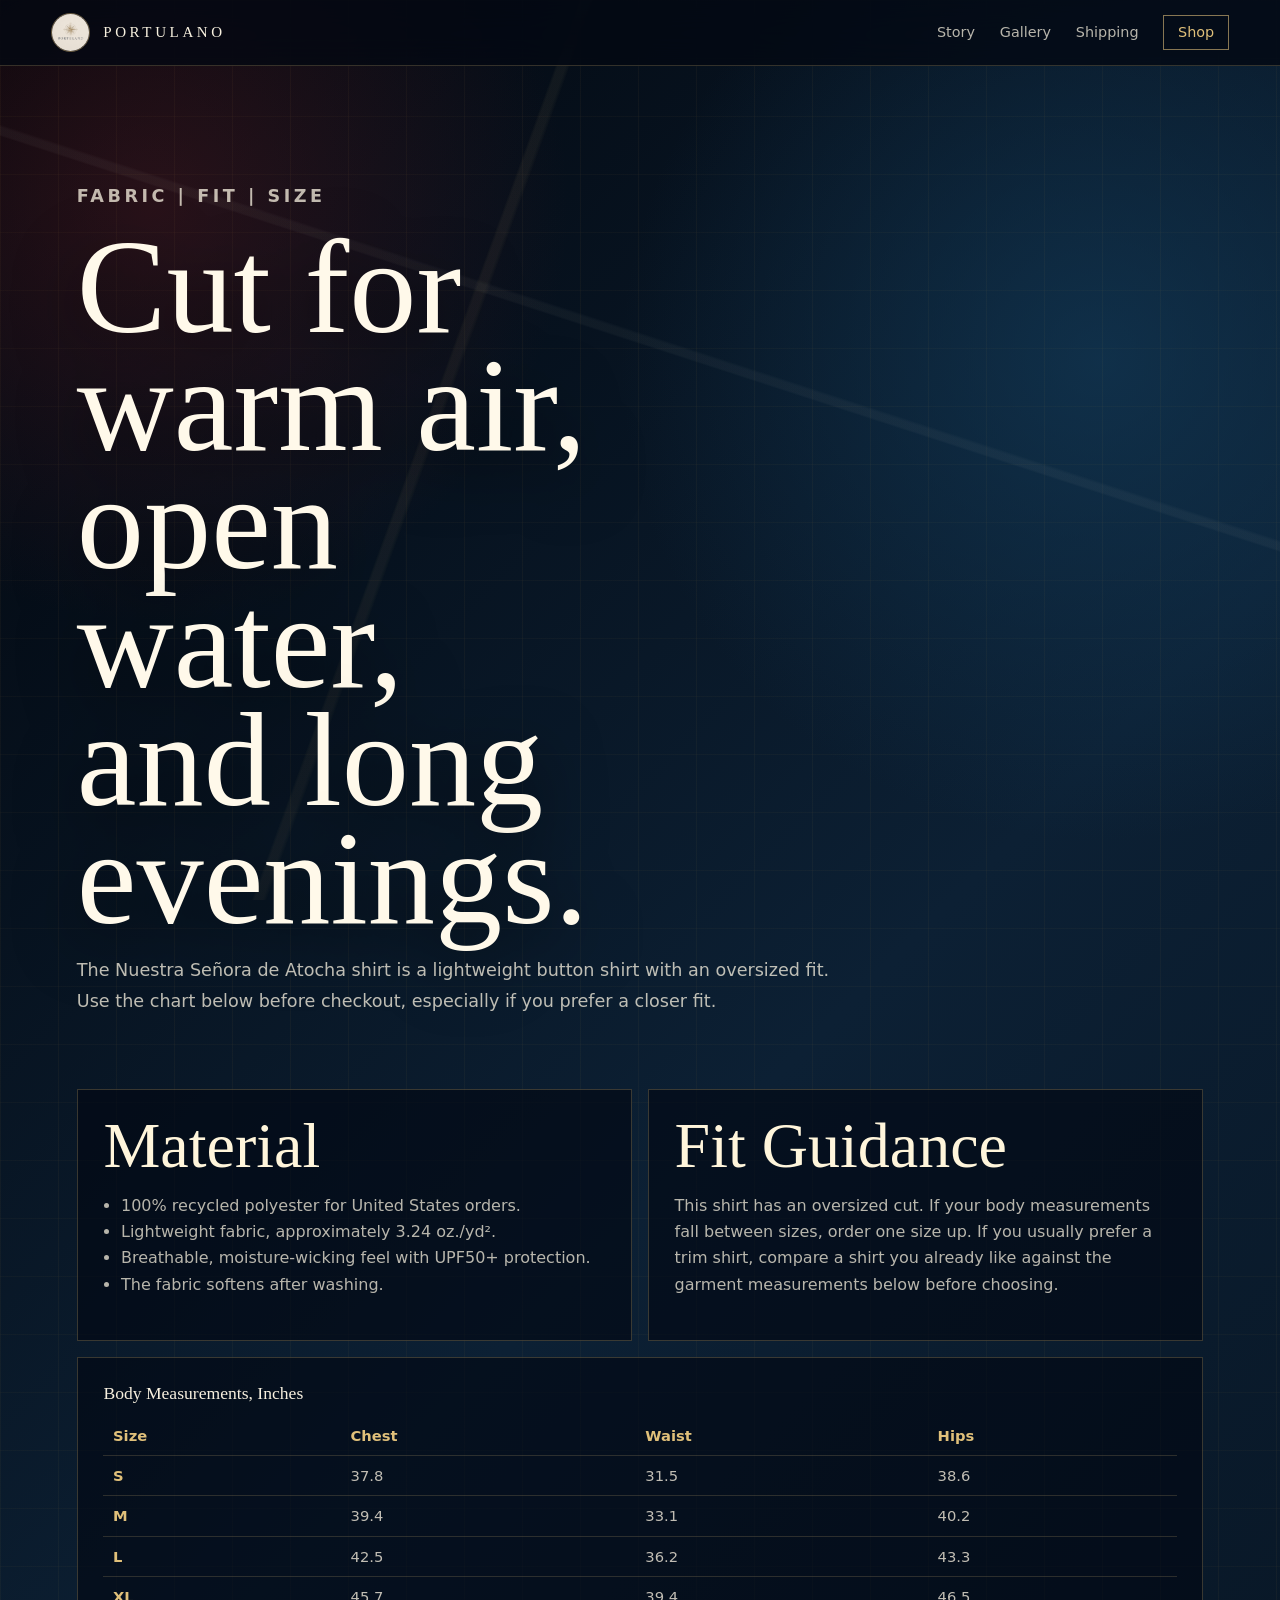
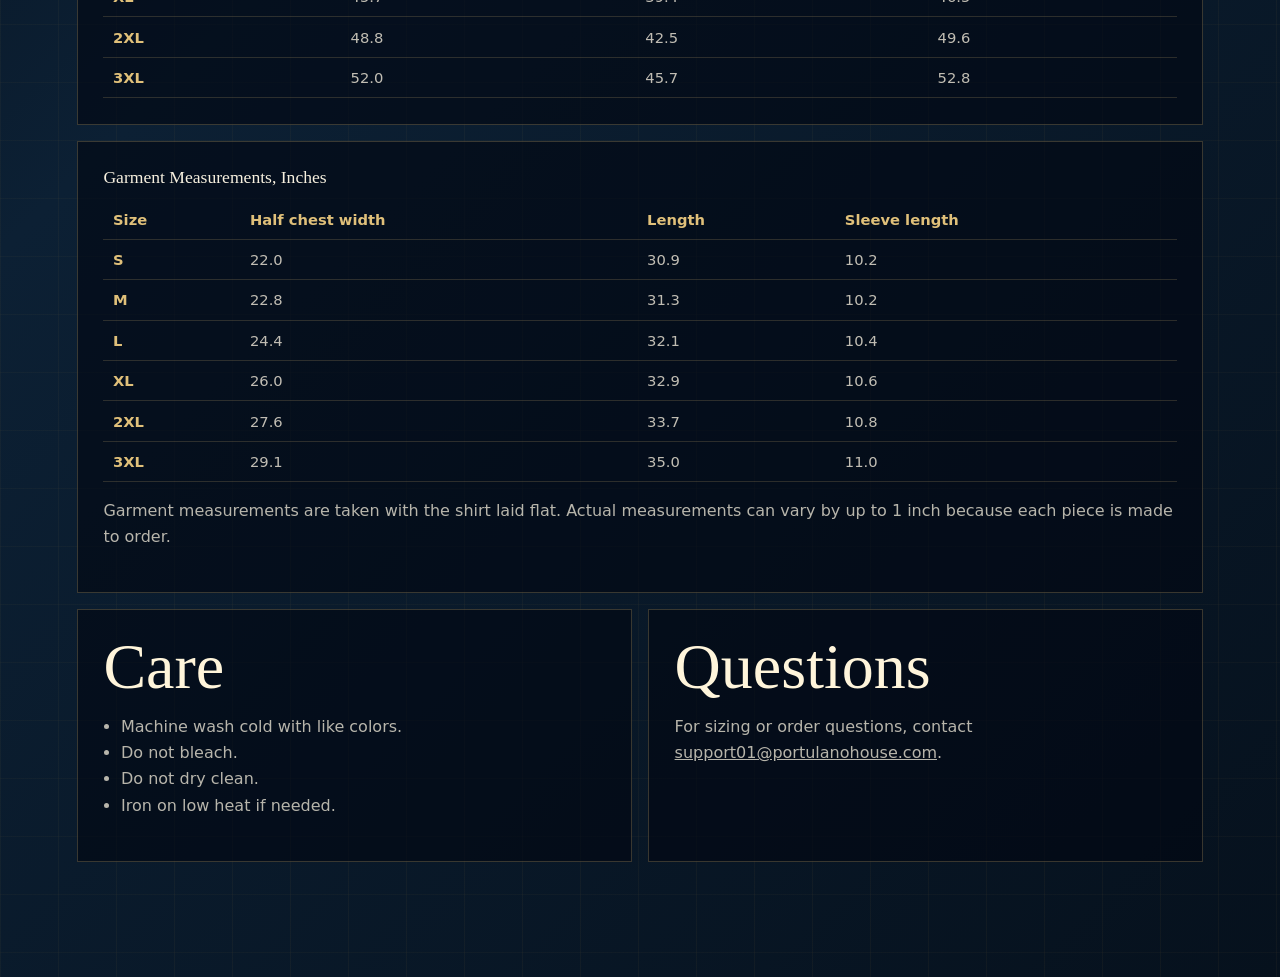
==== details.html @ 5378091a "feat: add checkout trust pages" ====
<!doctype html>
<html lang="en">
  <head>
    <meta charset="utf-8">
    <meta name="viewport" content="width=device-width, initial-scale=1">
    <meta
      name="description"
      content="Fabric, fit, sizing, and care details for the Portulano Nuestra Señora de Atocha shirt."
    >
    <title>Portulano | Fabric, Fit, and Size Chart</title>
    <link rel="canonical" href="https://portulanohouse.com/details.html">
    <link rel="stylesheet" href="./styles.css">
  </head>
  <body>
    <header class="site-header">
      <a class="brand" href="./index.html#top" aria-label="Portulano home">
        <img class="brand-mark" src="./assets/portulano-compass.jpg" alt="">
        <span>Portulano</span>
      </a>
      <nav class="site-nav" aria-label="Primary navigation">
        <a href="./index.html#story">Story</a>
        <a href="./index.html#gallery">Gallery</a>
        <a href="./shipping-returns.html">Shipping</a>
        <a class="nav-buy" href="./index.html#buy">Shop</a>
      </nav>
    </header>

    <main class="info-page">
      <section class="info-hero">
        <p class="eyebrow">Fabric | Fit | Size</p>
        <h1>Cut for warm air, open water, and long evenings.</h1>
        <p>
          The Nuestra Señora de Atocha shirt is a lightweight button shirt with
          an oversized fit. Use the chart below before checkout, especially if
          you prefer a closer fit.
        </p>
      </section>

      <section class="info-grid" aria-label="Product details">
        <div class="info-card">
          <h2>Material</h2>
          <ul>
            <li>100% recycled polyester for United States orders.</li>
            <li>Lightweight fabric, approximately 3.24 oz./yd².</li>
            <li>Breathable, moisture-wicking feel with UPF50+ protection.</li>
            <li>The fabric softens after washing.</li>
          </ul>
        </div>

        <div class="info-card">
          <h2>Fit Guidance</h2>
          <p>
            This shirt has an oversized cut. If your body measurements fall
            between sizes, order one size up. If you usually prefer a trim
            shirt, compare a shirt you already like against the garment
            measurements below before choosing.
          </p>
        </div>

        <div class="info-card wide">
          <table class="size-table">
            <caption>Body Measurements, Inches</caption>
            <thead>
              <tr>
                <th>Size</th>
                <th>Chest</th>
                <th>Waist</th>
                <th>Hips</th>
              </tr>
            </thead>
            <tbody>
              <tr><th scope="row">S</th><td>37.8</td><td>31.5</td><td>38.6</td></tr>
              <tr><th scope="row">M</th><td>39.4</td><td>33.1</td><td>40.2</td></tr>
              <tr><th scope="row">L</th><td>42.5</td><td>36.2</td><td>43.3</td></tr>
              <tr><th scope="row">XL</th><td>45.7</td><td>39.4</td><td>46.5</td></tr>
              <tr><th scope="row">2XL</th><td>48.8</td><td>42.5</td><td>49.6</td></tr>
              <tr><th scope="row">3XL</th><td>52.0</td><td>45.7</td><td>52.8</td></tr>
            </tbody>
          </table>
        </div>

        <div class="info-card wide">
          <table class="size-table">
            <caption>Garment Measurements, Inches</caption>
            <thead>
              <tr>
                <th>Size</th>
                <th>Half chest width</th>
                <th>Length</th>
                <th>Sleeve length</th>
              </tr>
            </thead>
            <tbody>
              <tr><th scope="row">S</th><td>22.0</td><td>30.9</td><td>10.2</td></tr>
              <tr><th scope="row">M</th><td>22.8</td><td>31.3</td><td>10.2</td></tr>
              <tr><th scope="row">L</th><td>24.4</td><td>32.1</td><td>10.4</td></tr>
              <tr><th scope="row">XL</th><td>26.0</td><td>32.9</td><td>10.6</td></tr>
              <tr><th scope="row">2XL</th><td>27.6</td><td>33.7</td><td>10.8</td></tr>
              <tr><th scope="row">3XL</th><td>29.1</td><td>35.0</td><td>11.0</td></tr>
            </tbody>
          </table>
          <p>
            Garment measurements are taken with the shirt laid flat. Actual
            measurements can vary by up to 1 inch because each piece is made to
            order.
          </p>
        </div>

        <div class="info-card">
          <h2>Care</h2>
          <ul>
            <li>Machine wash cold with like colors.</li>
            <li>Do not bleach.</li>
            <li>Do not dry clean.</li>
            <li>Iron on low heat if needed.</li>
          </ul>
        </div>

        <div class="info-card">
          <h2>Questions</h2>
          <p>
            For sizing or order questions, contact
            <a href="mailto:support01@portulanohouse.com">support01@portulanohouse.com</a>.
          </p>
        </div>
      </section>
    </main>
  </body>
</html>
---- styles.css ----
:root {
  --ink: #07101c;
  --navy: #0c2034;
  --paper: #efe2c5;
  --bone: #f7f0df;
  --gold: #c79b4b;
  --bright-gold: #e0c07a;
  --oxblood: #6f2025;
  --line-light: rgba(247, 240, 223, 0.2);
  --line-dark: rgba(7, 16, 28, 0.18);
  --shadow-heavy: 0 30px 90px rgba(0, 0, 0, 0.48);
}

* {
  box-sizing: border-box;
}

html {
  scroll-behavior: smooth;
}

body {
  margin: 0;
  color: var(--bone);
  font-family: Inter, ui-sans-serif, system-ui, -apple-system, BlinkMacSystemFont, "Segoe UI", sans-serif;
  background:
    linear-gradient(90deg, rgba(199, 155, 75, 0.05) 1px, transparent 1px),
    linear-gradient(rgba(199, 155, 75, 0.04) 1px, transparent 1px),
    radial-gradient(circle at 12% 8%, rgba(111, 32, 37, 0.34), transparent 26rem),
    radial-gradient(circle at 86% 14%, rgba(18, 56, 85, 0.72), transparent 30rem),
    linear-gradient(135deg, #02050b 0%, var(--navy) 48%, #06111d 100%);
  background-size: 58px 58px, 58px 58px, auto, auto, auto;
}

body::before {
  position: fixed;
  inset: 0;
  z-index: -1;
  pointer-events: none;
  content: "";
  background:
    linear-gradient(110deg, transparent 0 36%, rgba(224, 192, 122, 0.07) 36.2% 36.7%, transparent 37% 100%),
    linear-gradient(18deg, transparent 0 58%, rgba(247, 240, 223, 0.05) 58.2% 58.7%, transparent 59% 100%);
  opacity: 0.9;
}

a {
  color: inherit;
}

img {
  display: block;
  max-width: 100%;
}

.site-header {
  position: sticky;
  top: 0;
  z-index: 20;
  display: flex;
  align-items: center;
  justify-content: space-between;
  gap: 1rem;
  padding: 0.8rem clamp(1rem, 4vw, 3.5rem);
  border-bottom: 1px solid rgba(224, 192, 122, 0.22);
  background: rgba(3, 8, 18, 0.78);
  backdrop-filter: blur(18px);
}

.brand {
  display: inline-flex;
  align-items: center;
  gap: 0.8rem;
  text-decoration: none;
  text-transform: uppercase;
  letter-spacing: 0.24em;
  font-family: Georgia, "Times New Roman", serif;
  font-size: 0.94rem;
  color: var(--bone);
}

.brand-mark {
  width: 2.45rem;
  height: 2.45rem;
  border: 1px solid rgba(224, 192, 122, 0.46);
  border-radius: 50%;
  object-fit: cover;
  object-position: center 41%;
}

.site-nav {
  display: flex;
  align-items: center;
  gap: clamp(0.7rem, 2.2vw, 1.55rem);
  color: rgba(247, 240, 223, 0.74);
  font-size: 0.9rem;
}

.site-nav a {
  text-decoration: none;
}

.site-nav a:hover {
  color: #fff;
}

.nav-buy {
  padding: 0.55rem 0.85rem;
  border: 1px solid rgba(224, 192, 122, 0.6);
  color: var(--bright-gold);
}

main {
  overflow: hidden;
}

.hero {
  position: relative;
  min-height: calc(100vh - 4rem);
  display: flex;
  align-items: center;
  padding: clamp(2.5rem, 6vw, 6.5rem) clamp(1rem, 5vw, 5rem) clamp(3.5rem, 7vw, 7rem);
  background:
    linear-gradient(90deg, rgba(2, 5, 11, 0.88) 0%, rgba(2, 5, 11, 0.58) 42%, rgba(2, 5, 11, 0.18) 100%),
    linear-gradient(0deg, rgba(2, 5, 11, 0.92) 0%, rgba(2, 5, 11, 0.04) 34%),
    url("./assets/sail-hero-bow.jpg") center / cover;
}

.hero::after {
  position: absolute;
  right: -18vw;
  bottom: -24rem;
  width: min(70rem, 96vw);
  aspect-ratio: 1;
  border: 1px solid rgba(224, 192, 122, 0.18);
  border-radius: 50%;
  content: "";
  background:
    linear-gradient(90deg, transparent 49.85%, rgba(224, 192, 122, 0.18) 50%, transparent 50.15%),
    linear-gradient(0deg, transparent 49.85%, rgba(224, 192, 122, 0.18) 50%, transparent 50.15%);
  opacity: 0.55;
}

.hero::before {
  position: absolute;
  inset: 0;
  content: "";
  background:
    linear-gradient(90deg, rgba(224, 192, 122, 0.11) 1px, transparent 1px),
    linear-gradient(rgba(224, 192, 122, 0.09) 1px, transparent 1px);
  background-size: 8.5rem 8.5rem;
  mask-image: linear-gradient(90deg, black, transparent 66%);
  opacity: 0.38;
}

.hero-copy {
  position: relative;
  z-index: 1;
}

.eyebrow,
.section-label {
  margin: 0 0 1rem;
  color: var(--bright-gold);
  font-size: 0.74rem;
  font-weight: 800;
  letter-spacing: 0.2em;
  text-transform: uppercase;
}

h1,
h2,
h3 {
  margin: 0;
  font-family: Georgia, "Times New Roman", serif;
  font-weight: 400;
}

h1 {
  max-width: 8ch;
  color: #fff9ea;
  font-size: clamp(4.8rem, 10.5vw, 10.7rem);
  line-height: 0.88;
  text-shadow: 0 1rem 4rem rgba(0, 0, 0, 0.72);
}

h2 {
  color: #fff5db;
  font-size: clamp(2.5rem, 5vw, 5.9rem);
  line-height: 0.96;
}

h3 {
  color: #fff6dc;
  font-size: clamp(1.35rem, 2vw, 2rem);
}

.lede {
  max-width: 41rem;
  margin: 1.55rem 0 0;
  color: rgba(247, 240, 223, 0.78);
  font-size: clamp(1.08rem, 1.8vw, 1.35rem);
  line-height: 1.58;
}

.hero-actions {
  display: flex;
  flex-wrap: wrap;
  gap: 0.85rem;
  margin-top: 2rem;
}

.button {
  cursor: pointer;
  display: inline-flex;
  min-height: 3.15rem;
  align-items: center;
  justify-content: center;
  padding: 0.9rem 1.15rem;
  border: 1px solid rgba(224, 192, 122, 0.46);
  border-radius: 4px;
  font-weight: 800;
  text-decoration: none;
}

.button:disabled {
  cursor: wait;
  filter: grayscale(0.25);
  opacity: 0.62;
}

.button.primary {
  border-color: var(--bright-gold);
  color: #07101c;
  background: linear-gradient(135deg, #f2d98e, var(--gold));
}

.button.secondary {
  color: var(--bone);
  background: rgba(247, 240, 223, 0.08);
}

.button.large {
  min-width: min(100%, 17rem);
}

.hero-compass {
  position: absolute;
  right: clamp(1.25rem, 6vw, 6rem);
  bottom: clamp(2rem, 7vw, 6rem);
  z-index: 1;
  width: clamp(6rem, 14vw, 11rem);
  border: 1px solid rgba(224, 192, 122, 0.36);
  border-radius: 50%;
  box-shadow: var(--shadow-heavy);
  object-fit: cover;
  object-position: center 41%;
}

.story-section,
.artifact-section,
.cinema-section,
.craft-section,
.gallery-section,
.buy-section {
  padding: clamp(3.5rem, 7vw, 7rem) clamp(1rem, 5vw, 5rem);
  border-top: 1px solid var(--line-light);
}

.artifact-section {
  display: grid;
  grid-template-columns: minmax(18rem, 0.62fr) minmax(20rem, 1fr);
  align-items: center;
  gap: clamp(2rem, 6vw, 5rem);
  background:
    linear-gradient(135deg, rgba(239, 226, 197, 0.98), rgba(196, 171, 121, 0.92)),
    var(--paper);
  color: var(--ink);
}

.artifact-section h2 {
  color: var(--ink);
}

.artifact-section .section-label {
  color: var(--oxblood);
}

.artifact-copy p:not(.section-label) {
  max-width: 34rem;
  color: rgba(7, 16, 28, 0.72);
  font-size: 1.05rem;
  line-height: 1.7;
}

.artifact-plates {
  position: relative;
  display: grid;
  grid-template-columns: minmax(10rem, 0.72fr) minmax(13rem, 1fr);
  align-items: end;
  gap: clamp(0.7rem, 2vw, 1.4rem);
}

.artifact-plates::before {
  position: absolute;
  inset: -1.4rem;
  border: 1px solid rgba(7, 16, 28, 0.18);
  content: "";
  pointer-events: none;
}

.artifact-plate {
  position: relative;
  margin: 0;
  padding: clamp(0.7rem, 2vw, 1rem);
  border: 1px solid rgba(7, 16, 28, 0.24);
  background:
    linear-gradient(145deg, rgba(247, 240, 223, 0.92), rgba(196, 171, 121, 0.42)),
    radial-gradient(circle at 50% 18%, rgba(255, 249, 234, 0.64), transparent 22rem),
    #c9b17a;
  box-shadow: 0 1.4rem 2.5rem rgba(7, 16, 28, 0.18);
}

.artifact-plate.front {
  transform: translateY(1.4rem) rotate(-2deg);
}

.artifact-plate.back {
  transform: rotate(1deg);
}

.artifact-plate img {
  width: 100%;
  aspect-ratio: 1;
  object-fit: contain;
  filter: drop-shadow(0 1.2rem 1.5rem rgba(7, 16, 28, 0.32));
}

.artifact-plate figcaption {
  margin-top: 0.6rem;
  color: var(--oxblood);
  font-size: 0.76rem;
  font-weight: 900;
  letter-spacing: 0.14em;
  text-transform: uppercase;
}

.cinema-section {
  display: grid;
  grid-template-columns: minmax(0, 1.15fr) minmax(14rem, 0.52fr);
  grid-template-areas:
    "wide portrait"
    "copy portrait";
  gap: 1rem;
  background:
    linear-gradient(180deg, rgba(3, 8, 18, 0.98), rgba(12, 32, 52, 0.92));
}

.cinema-wide,
.cinema-portrait {
  margin: 0;
  overflow: hidden;
  border: 1px solid rgba(224, 192, 122, 0.24);
  background: #050911;
}

.cinema-wide {
  grid-area: wide;
  min-height: clamp(19rem, 42vw, 34rem);
}

.cinema-portrait {
  grid-area: portrait;
  min-height: 100%;
}

.cinema-wide img,
.cinema-portrait img {
  width: 100%;
  height: 100%;
  object-fit: cover;
}

.cinema-copy {
  grid-area: copy;
  align-self: end;
  max-width: 58rem;
  padding: clamp(1.2rem, 3vw, 2rem) 0 0;
}

.story-section {
  background:
    linear-gradient(90deg, rgba(3, 8, 18, 0.95), rgba(12, 32, 52, 0.72)),
    linear-gradient(135deg, rgba(224, 192, 122, 0.14), transparent 48%);
}

.story-grid {
  display: grid;
  grid-template-columns: minmax(0, 0.9fr) minmax(18rem, 0.86fr);
  gap: clamp(2rem, 6vw, 5rem);
  align-items: start;
}

.story-copy {
  color: rgba(247, 240, 223, 0.76);
  font-size: 1.07rem;
  line-height: 1.8;
}

.story-copy p {
  margin: 0 0 1.2rem;
}

.craft-section {
  display: grid;
  grid-template-columns: minmax(18rem, 0.85fr) minmax(20rem, 1fr);
  align-items: center;
  gap: clamp(2rem, 6vw, 5rem);
  background:
    linear-gradient(180deg, rgba(239, 226, 197, 0.98), rgba(203, 181, 137, 0.94)),
    var(--paper);
  color: var(--ink);
}

.craft-section h2,
.craft-section h3 {
  color: var(--ink);
}

.craft-section .section-label {
  color: var(--oxblood);
}

.craft-image {
  position: relative;
  min-height: 38rem;
  display: grid;
  align-items: center;
  justify-items: center;
  overflow: hidden;
  border: 1px solid rgba(7, 16, 28, 0.16);
  background:
    radial-gradient(circle at 50% 24%, rgba(247, 240, 223, 0.22), transparent 18rem),
    linear-gradient(145deg, #07101c 0%, #0c2034 58%, #4a1d23 100%);
}

.craft-image::before {
  position: absolute;
  inset: 3rem 11% 2.5rem;
  border: 1px solid rgba(224, 192, 122, 0.24);
  content: "";
}

.craft-image img {
  position: relative;
  width: auto;
  max-width: 74%;
  max-height: 34rem;
  margin: 0 auto;
  filter: drop-shadow(0 2rem 2rem rgba(0, 0, 0, 0.42));
}

.feature-list {
  display: grid;
  gap: 1rem;
  margin-top: 2rem;
}

.feature-list article {
  display: grid;
  grid-template-columns: 3.2rem 1fr;
  gap: 0 1rem;
  padding: 1.1rem 0;
  border-top: 1px solid var(--line-dark);
}

.feature-list span {
  grid-row: span 2;
  color: var(--oxblood);
  font-family: Georgia, "Times New Roman", serif;
  font-size: 1.55rem;
}

.feature-list p {
  margin: 0.35rem 0 0;
  color: rgba(7, 16, 28, 0.72);
  font-size: 1rem;
  line-height: 1.55;
}

.gallery-section {
  background: #060c15;
}

.gallery-heading {
  max-width: 56rem;
  margin-bottom: clamp(2rem, 5vw, 4rem);
}

.gallery-grid {
  display: grid;
  grid-template-columns: repeat(4, minmax(0, 1fr));
  grid-auto-rows: clamp(18rem, 26vw, 29rem);
  grid-auto-flow: dense;
  gap: 1rem;
}

.gallery-item {
  position: relative;
  display: grid;
  min-height: 0;
  place-items: center;
  margin: 0;
  overflow: hidden;
  border: 1px solid rgba(224, 192, 122, 0.18);
  background:
    radial-gradient(circle at 50% 24%, rgba(247, 240, 223, 0.18), transparent 18rem),
    linear-gradient(145deg, #07101c, #102a42 62%, #4f2226);
}

.gallery-item.tall {
  grid-row: span 2;
}

.gallery-item.wide {
  grid-column: span 2;
}

.gallery-item.scene {
  min-height: 0;
}

.gallery-item img {
  width: auto;
  height: auto;
  max-width: calc(100% - 2.2rem);
  max-height: calc(100% - 2.2rem);
  object-fit: contain;
  filter: drop-shadow(0 1.25rem 1.25rem rgba(0, 0, 0, 0.36));
  transition: transform 220ms ease;
}

.gallery-item.scene img {
  width: 100%;
  height: 100%;
  max-width: none;
  max-height: none;
  object-fit: cover;
  background: #050911;
  filter: none;
}

.gallery-item:hover img {
  transform: scale(1.03);
}

.gallery-item figcaption {
  position: absolute;
  left: 0.8rem;
  bottom: 0.8rem;
  padding: 0.45rem 0.65rem;
  border: 1px solid rgba(224, 192, 122, 0.38);
  color: var(--bright-gold);
  background: rgba(3, 8, 18, 0.8);
  font-size: 0.78rem;
  font-weight: 800;
  letter-spacing: 0.12em;
  text-transform: uppercase;
}

.buy-section {
  display: flex;
  align-items: center;
  justify-content: space-between;
  gap: 2rem;
  min-height: 26rem;
  background:
    linear-gradient(90deg, rgba(3, 8, 18, 0.94), rgba(3, 8, 18, 0.4)),
    url("./assets/sail-bow-sunset.jpg") center / cover;
}

.buy-section p {
  max-width: 44rem;
  color: rgba(247, 240, 223, 0.78);
  font-size: 1.07rem;
  line-height: 1.7;
}

.trust-panel {
  display: grid;
  gap: 0.7rem;
  max-width: 36rem;
  margin-top: 1.5rem;
  padding-top: 1.25rem;
  border-top: 1px solid rgba(224, 192, 122, 0.28);
  color: rgba(247, 240, 223, 0.74);
}

.trust-panel a {
  color: var(--bright-gold);
  font-weight: 800;
  text-decoration: none;
}

.trust-panel a:hover {
  color: #fff;
}

.trust-panel span {
  max-width: 32rem;
  line-height: 1.55;
}

.checkout-panel {
  width: min(100%, 31rem);
  padding: clamp(1rem, 3vw, 1.5rem);
  border: 1px solid rgba(224, 192, 122, 0.36);
  background: rgba(3, 8, 18, 0.78);
  box-shadow: var(--shadow-heavy);
}

.checkout-panel fieldset {
  margin: 0;
  padding: 0;
  border: 0;
}

.checkout-panel legend {
  margin-bottom: 0.9rem;
  color: var(--bone);
  font-family: Georgia, "Times New Roman", serif;
  font-size: 1.2rem;
}

.size-options {
  display: grid;
  grid-template-columns: repeat(6, minmax(0, 1fr));
  gap: 0.55rem;
}

.size-options label {
  cursor: pointer;
}

.size-options input {
  position: absolute;
  inline-size: 1px;
  block-size: 1px;
  opacity: 0;
}

.size-options span {
  display: grid;
  min-height: 3rem;
  place-items: center;
  border: 1px solid rgba(224, 192, 122, 0.42);
  color: var(--bone);
  background: rgba(247, 240, 223, 0.08);
  font-weight: 900;
}

.size-options input:checked + span,
.size-options input:focus-visible + span {
  border-color: var(--bright-gold);
  color: #07101c;
  background: linear-gradient(135deg, #f2d98e, var(--gold));
}

.shipping-state {
  display: grid;
  gap: 0.45rem;
  margin-top: 1rem;
  color: rgba(247, 240, 223, 0.84);
  font-weight: 800;
}

.shipping-state select {
  min-height: 3rem;
  border: 1px solid rgba(224, 192, 122, 0.42);
  border-radius: 4px;
  color: var(--bone);
  background: #07101c;
  font: inherit;
  padding: 0 0.8rem;
}

.shipping-state select:focus {
  border-color: var(--bright-gold);
  outline: 2px solid rgba(224, 192, 122, 0.24);
  outline-offset: 2px;
}

.checkout-row {
  display: flex;
  align-items: center;
  justify-content: space-between;
  gap: 1rem;
  margin-top: 1.15rem;
}

.price {
  color: var(--bright-gold);
  font-family: Georgia, "Times New Roman", serif;
  font-size: clamp(2rem, 4vw, 2.8rem);
}

.shipping-summary {
  display: grid;
  grid-template-columns: 1fr auto;
  gap: 0.3rem 1rem;
  margin-top: 1rem;
  padding-top: 1rem;
  border-top: 1px solid rgba(224, 192, 122, 0.24);
  color: rgba(247, 240, 223, 0.84);
}

.shipping-summary strong {
  color: var(--bright-gold);
}

.shipping-summary small {
  grid-column: 1 / -1;
  color: rgba(247, 240, 223, 0.62);
  line-height: 1.45;
}

.checkout-total {
  margin: 0.7rem 0 0;
  color: rgba(247, 240, 223, 0.72);
  font-size: 0.94rem;
  line-height: 1.45;
}

.checkout-note {
  min-height: 1.6rem;
  margin: 0.9rem 0 0;
  color: rgba(247, 240, 223, 0.72);
  font-size: 0.94rem;
  line-height: 1.45;
}

.checkout-note[data-state="error"] {
  color: #f2b8a8;
}

.info-page {
  min-height: calc(100vh - 4rem);
  padding: clamp(4.5rem, 9vw, 8rem) clamp(1rem, 6vw, 5rem);
}

.info-hero {
  max-width: 58rem;
  margin-bottom: clamp(2.5rem, 6vw, 4.5rem);
}

.info-hero p {
  max-width: 48rem;
  color: rgba(247, 240, 223, 0.76);
  font-size: 1.1rem;
  line-height: 1.75;
}

.info-grid {
  display: grid;
  grid-template-columns: repeat(2, minmax(0, 1fr));
  gap: 1rem;
}

.info-card {
  border: 1px solid rgba(224, 192, 122, 0.24);
  background: rgba(3, 8, 18, 0.62);
  padding: clamp(1rem, 2.6vw, 1.6rem);
}

.info-card h2,
.info-card h3 {
  margin-top: 0;
}

.info-card p,
.info-card li {
  color: rgba(247, 240, 223, 0.74);
  line-height: 1.65;
}

.info-card ul {
  padding-left: 1.1rem;
}

.info-card.wide {
  grid-column: 1 / -1;
}

.size-table {
  width: 100%;
  border-collapse: collapse;
  color: rgba(247, 240, 223, 0.78);
  font-size: 0.92rem;
}

.size-table caption {
  margin-bottom: 0.7rem;
  color: var(--bone);
  font-family: Georgia, "Times New Roman", serif;
  font-size: 1.1rem;
  text-align: left;
}

.size-table th,
.size-table td {
  padding: 0.7rem 0.6rem;
  border-bottom: 1px solid rgba(224, 192, 122, 0.18);
  text-align: left;
}

.size-table th {
  color: var(--bright-gold);
  font-weight: 900;
}

.policy-list {
  display: grid;
  gap: 1rem;
  margin: 0;
  padding: 0;
  list-style: none;
}

.policy-list li {
  padding-bottom: 1rem;
  border-bottom: 1px solid rgba(224, 192, 122, 0.18);
}

.policy-list li:last-child {
  padding-bottom: 0;
  border-bottom: 0;
}

.status-section {
  display: grid;
  min-height: 100vh;
  align-content: center;
  gap: 1rem;
  padding: clamp(8rem, 14vw, 13rem) clamp(1rem, 5vw, 5rem);
  background:
    linear-gradient(90deg, rgba(3, 8, 18, 0.94), rgba(3, 8, 18, 0.44)),
    url("./assets/sail-bow-sunset.jpg") center / cover;
}

.status-section h1,
.status-section p {
  max-width: 44rem;
}

.status-section p {
  color: rgba(247, 240, 223, 0.78);
  font-size: 1.1rem;
  line-height: 1.7;
}

@media (max-width: 960px) {
  .story-grid,
  .artifact-section,
  .cinema-section,
  .craft-section {
    grid-template-columns: 1fr;
  }

  .cinema-section {
    grid-template-areas:
      "wide"
      "copy"
      "portrait";
  }

  .cinema-portrait {
    min-height: 34rem;
  }

  .hero {
    min-height: auto;
  }

  .gallery-grid {
    grid-template-columns: repeat(2, minmax(0, 1fr));
  }

  .buy-section {
    align-items: flex-start;
    flex-direction: column;
  }

  .checkout-panel {
    width: 100%;
  }

  .info-grid {
    grid-template-columns: 1fr;
  }
}

@media (max-width: 640px) {
  .site-header {
    align-items: flex-start;
    flex-direction: column;
  }

  .site-nav {
    width: 100%;
    justify-content: space-between;
    gap: 0.55rem;
    font-size: 0.82rem;
  }

  .nav-buy {
    padding: 0;
    border: 0;
  }

  h1 {
    max-width: 9ch;
    font-size: clamp(3.6rem, 18vw, 5.3rem);
  }

  .hero-compass {
    right: 1.4rem;
    bottom: 1.4rem;
    width: 5.6rem;
  }

  .artifact-plates {
    grid-template-columns: 1fr;
  }

  .artifact-plates::before {
    inset: -0.8rem;
  }

  .artifact-plate.front,
  .artifact-plate.back {
    transform: none;
  }

  .hero-actions,
  .button,
  .checkout-row {
    width: 100%;
  }

  .checkout-row {
    align-items: stretch;
    flex-direction: column;
  }

  .size-options {
    grid-template-columns: repeat(3, minmax(0, 1fr));
  }

  .craft-image {
    min-height: 28rem;
  }

  .gallery-grid {
    grid-template-columns: 1fr;
    grid-auto-rows: minmax(28rem, auto);
  }

  .gallery-item,
  .gallery-item.tall {
    grid-column: auto;
    grid-row: auto;
    min-height: 28rem;
  }
}
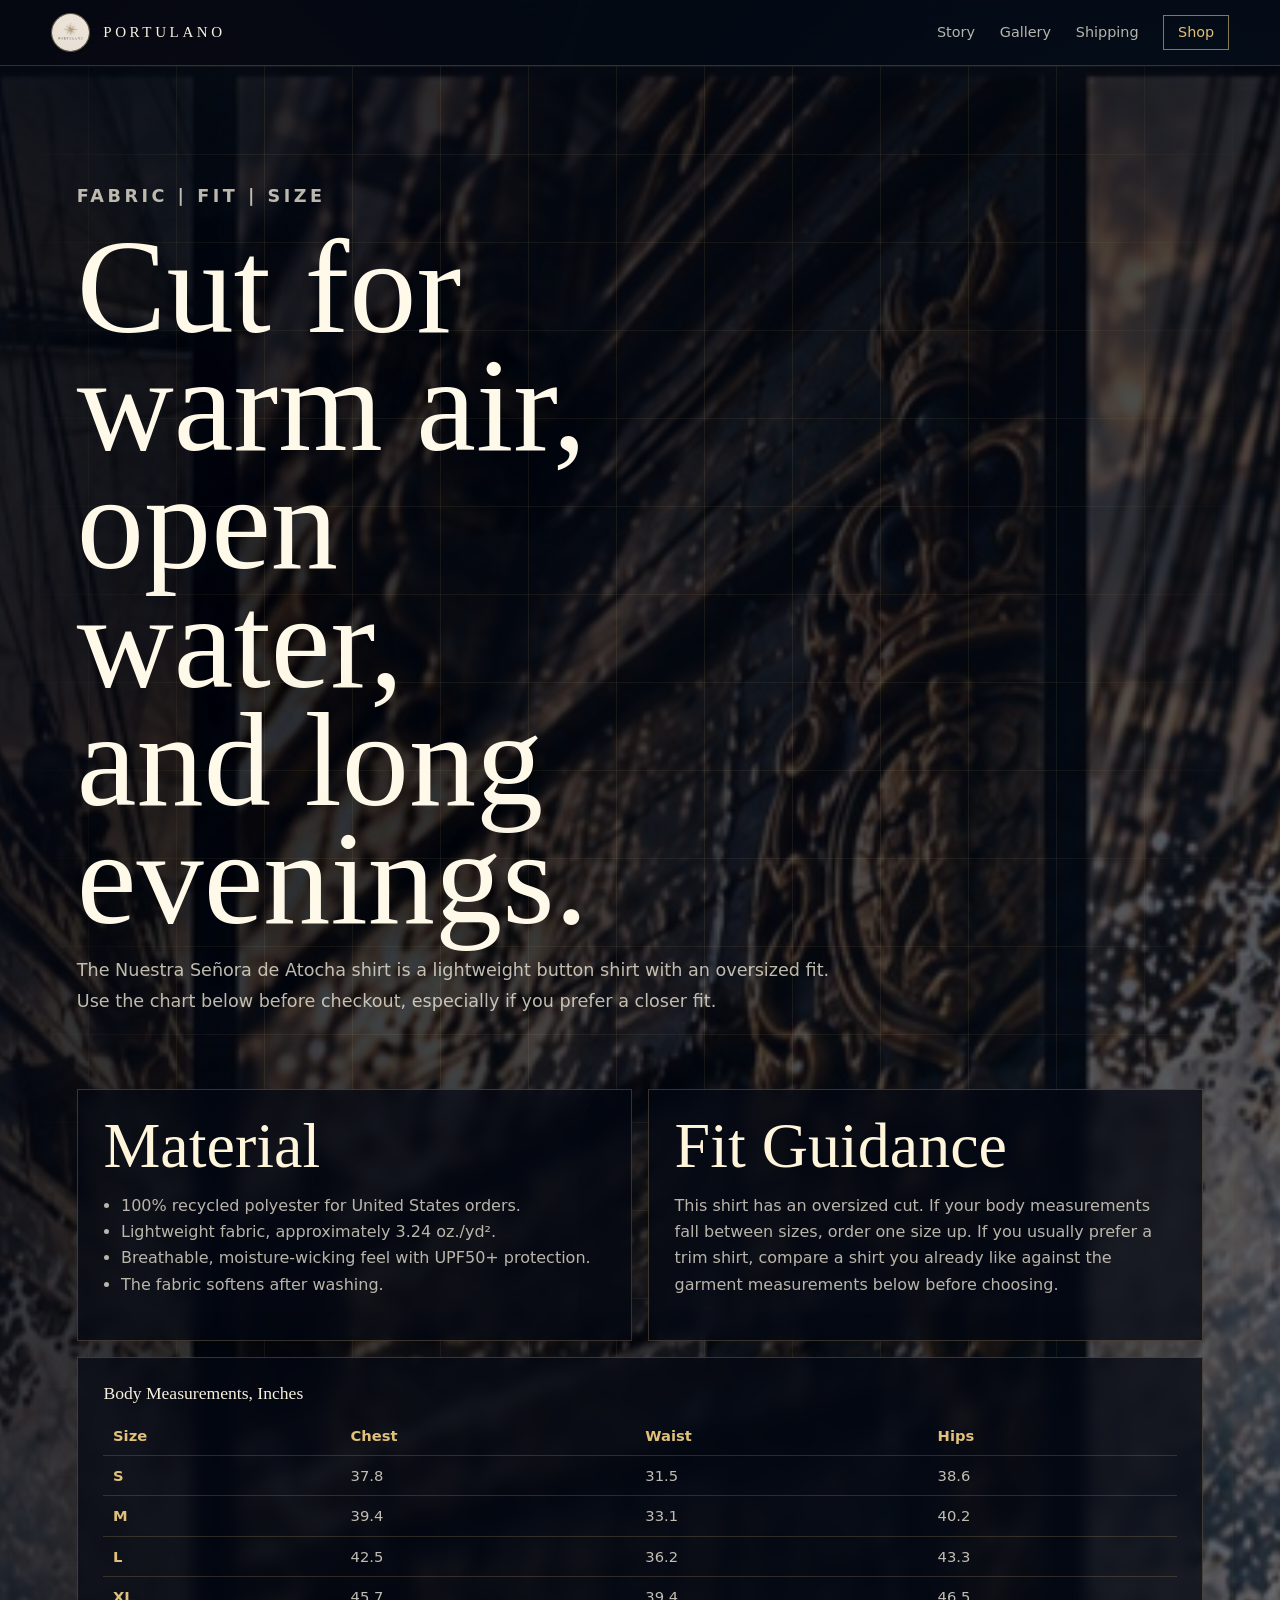
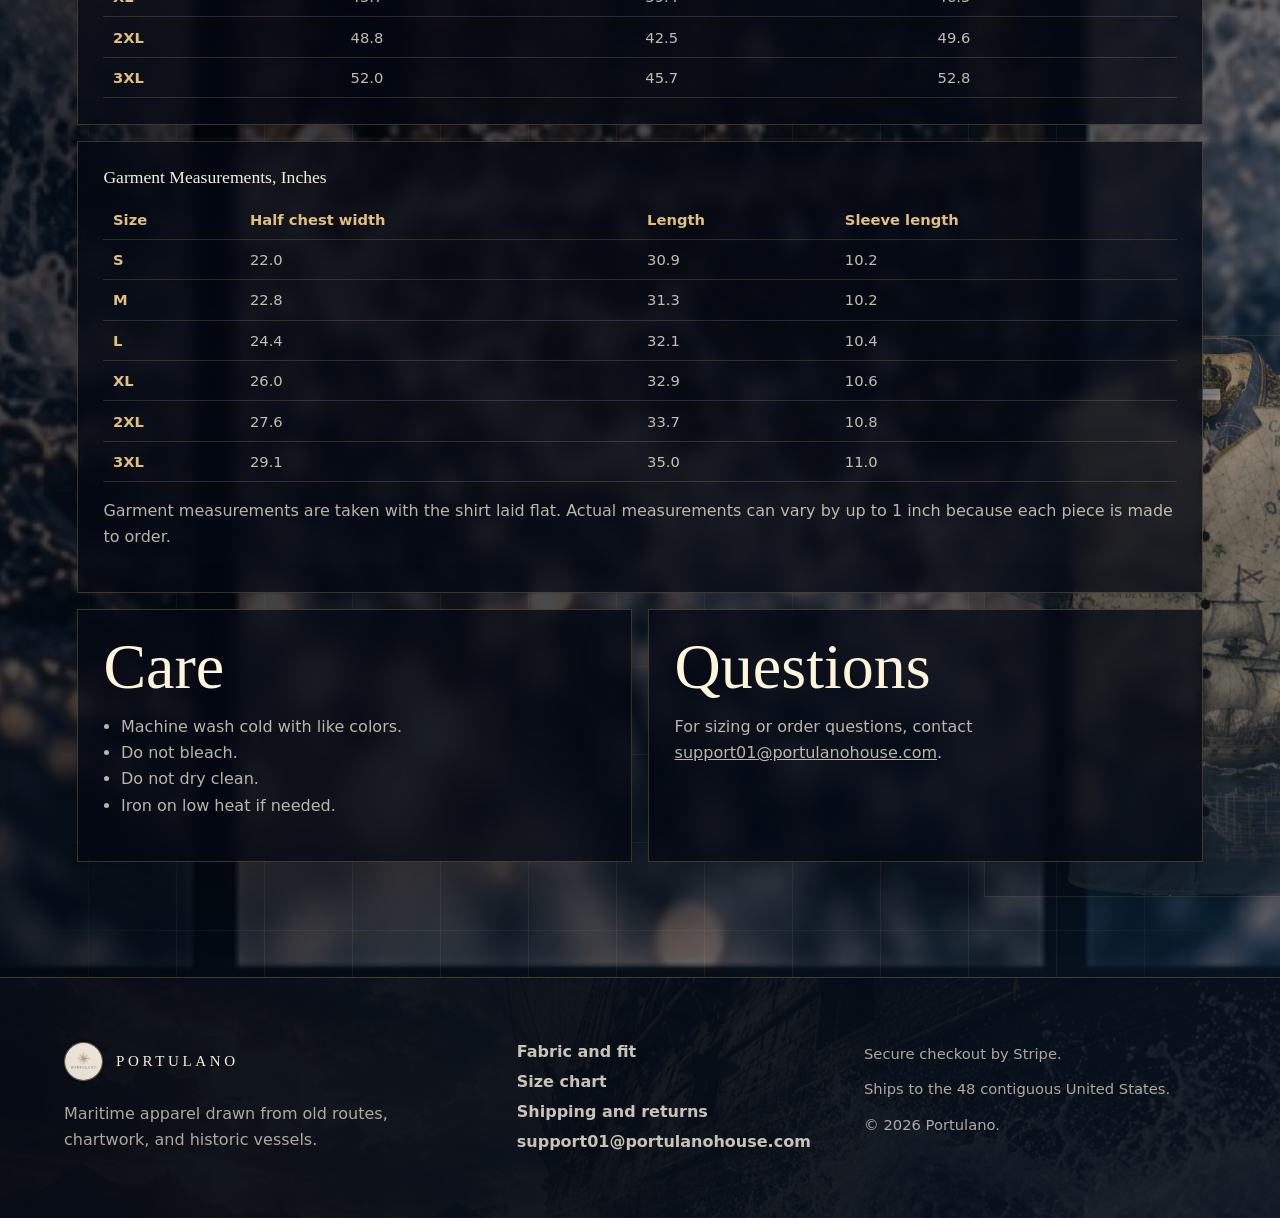
==== commit b0616a19: "feat: add polished site footer" ====
--- a/details.html
+++ b/details.html
@@ -25,7 +25,7 @@
       </nav>
     </header>
 
-    <main class="info-page">
+    <main class="info-page details-page">
       <section class="info-hero">
         <p class="eyebrow">Fabric | Fit | Size</p>
         <h1>Cut for warm air, open water, and long evenings.</h1>
@@ -125,5 +125,25 @@
         </div>
       </section>
     </main>
+    <footer class="site-footer">
+      <div class="footer-brand">
+        <a class="brand" href="./index.html#top" aria-label="Portulano home">
+          <img class="brand-mark" src="./assets/portulano-compass.jpg" alt="">
+          <span>Portulano</span>
+        </a>
+        <p>Maritime apparel drawn from old routes, chartwork, and historic vessels.</p>
+      </div>
+      <nav class="footer-nav" aria-label="Footer navigation">
+        <a href="./details.html">Fabric and fit</a>
+        <a href="./details.html">Size chart</a>
+        <a href="./shipping-returns.html">Shipping and returns</a>
+        <a href="mailto:support01@portulanohouse.com">support01@portulanohouse.com</a>
+      </nav>
+      <div class="footer-note">
+        <span>Secure checkout by Stripe.</span>
+        <span>Ships to the 48 contiguous United States.</span>
+        <span>&copy; 2026 Portulano.</span>
+      </div>
+    </footer>
   </body>
 </html>
--- a/styles.css
+++ b/styles.css
@@ -744,8 +744,50 @@
 }
 
 .info-page {
+  position: relative;
+  isolation: isolate;
   min-height: calc(100vh - 4rem);
   padding: clamp(4.5rem, 9vw, 8rem) clamp(1rem, 6vw, 5rem);
+  overflow: hidden;
+  background:
+    linear-gradient(120deg, rgba(3, 8, 18, 0.9), rgba(3, 8, 18, 0.72) 46%, rgba(12, 32, 52, 0.56)),
+    url("./assets/sail-panel-collage.jpg") center / cover;
+}
+
+.info-page::before,
+.info-page::after {
+  position: absolute;
+  z-index: -1;
+  pointer-events: none;
+  content: "";
+}
+
+.info-page::before {
+  inset: 0;
+  background:
+    linear-gradient(90deg, rgba(224, 192, 122, 0.09) 1px, transparent 1px),
+    linear-gradient(rgba(224, 192, 122, 0.08) 1px, transparent 1px);
+  background-size: 5.5rem 5.5rem;
+  mask-image: linear-gradient(90deg, transparent, #000 18%, #000 82%, transparent);
+}
+
+.info-page::after {
+  right: clamp(-10rem, -12vw, -4rem);
+  bottom: clamp(2rem, 7vw, 5rem);
+  width: min(38vw, 28rem);
+  aspect-ratio: 4 / 5;
+  border: 1px solid rgba(224, 192, 122, 0.18);
+  background:
+    linear-gradient(rgba(3, 8, 18, 0.16), rgba(3, 8, 18, 0.34)),
+    url("./assets/atocha-front-cutout.png") center bottom / contain no-repeat,
+    radial-gradient(circle at 50% 42%, rgba(224, 192, 122, 0.16), transparent 60%);
+  opacity: 0.72;
+}
+
+.shipping-page::after {
+  background:
+    linear-gradient(rgba(3, 8, 18, 0.1), rgba(3, 8, 18, 0.36)),
+    url("./assets/sail-bow-portrait.jpg") center / cover;
 }
 
 .info-hero {
@@ -768,7 +810,9 @@
 
 .info-card {
   border: 1px solid rgba(224, 192, 122, 0.24);
-  background: rgba(3, 8, 18, 0.62);
+  background: rgba(3, 8, 18, 0.74);
+  box-shadow: 0 1.5rem 4rem rgba(0, 0, 0, 0.22);
+  backdrop-filter: blur(8px);
   padding: clamp(1rem, 2.6vw, 1.6rem);
 }
 
@@ -858,6 +902,49 @@
   line-height: 1.7;
 }
 
+.site-footer {
+  display: grid;
+  grid-template-columns: minmax(16rem, 1.15fr) minmax(14rem, 0.85fr) minmax(15rem, 1fr);
+  gap: clamp(1.5rem, 4vw, 3rem);
+  padding: clamp(2rem, 5vw, 4rem) clamp(1rem, 5vw, 4rem);
+  border-top: 1px solid rgba(224, 192, 122, 0.24);
+  background:
+    linear-gradient(90deg, rgba(3, 8, 18, 0.96), rgba(7, 16, 28, 0.9)),
+    url("./assets/sail-hull-starboard.jpg") center / cover;
+}
+
+.footer-brand p,
+.footer-note {
+  color: rgba(247, 240, 223, 0.68);
+  line-height: 1.65;
+}
+
+.footer-brand p {
+  max-width: 28rem;
+  margin: 1rem 0 0;
+}
+
+.footer-nav,
+.footer-note {
+  display: grid;
+  align-content: start;
+  gap: 0.7rem;
+}
+
+.footer-nav a {
+  color: rgba(247, 240, 223, 0.8);
+  font-weight: 800;
+  text-decoration: none;
+}
+
+.footer-nav a:hover {
+  color: var(--bright-gold);
+}
+
+.footer-note {
+  font-size: 0.92rem;
+}
+
 @media (max-width: 960px) {
   .story-grid,
   .artifact-section,
@@ -897,6 +984,15 @@
   .info-grid {
     grid-template-columns: 1fr;
   }
+
+  .info-page::after {
+    width: 18rem;
+    opacity: 0.28;
+  }
+
+  .site-footer {
+    grid-template-columns: 1fr;
+  }
 }
 
 @media (max-width: 640px) {
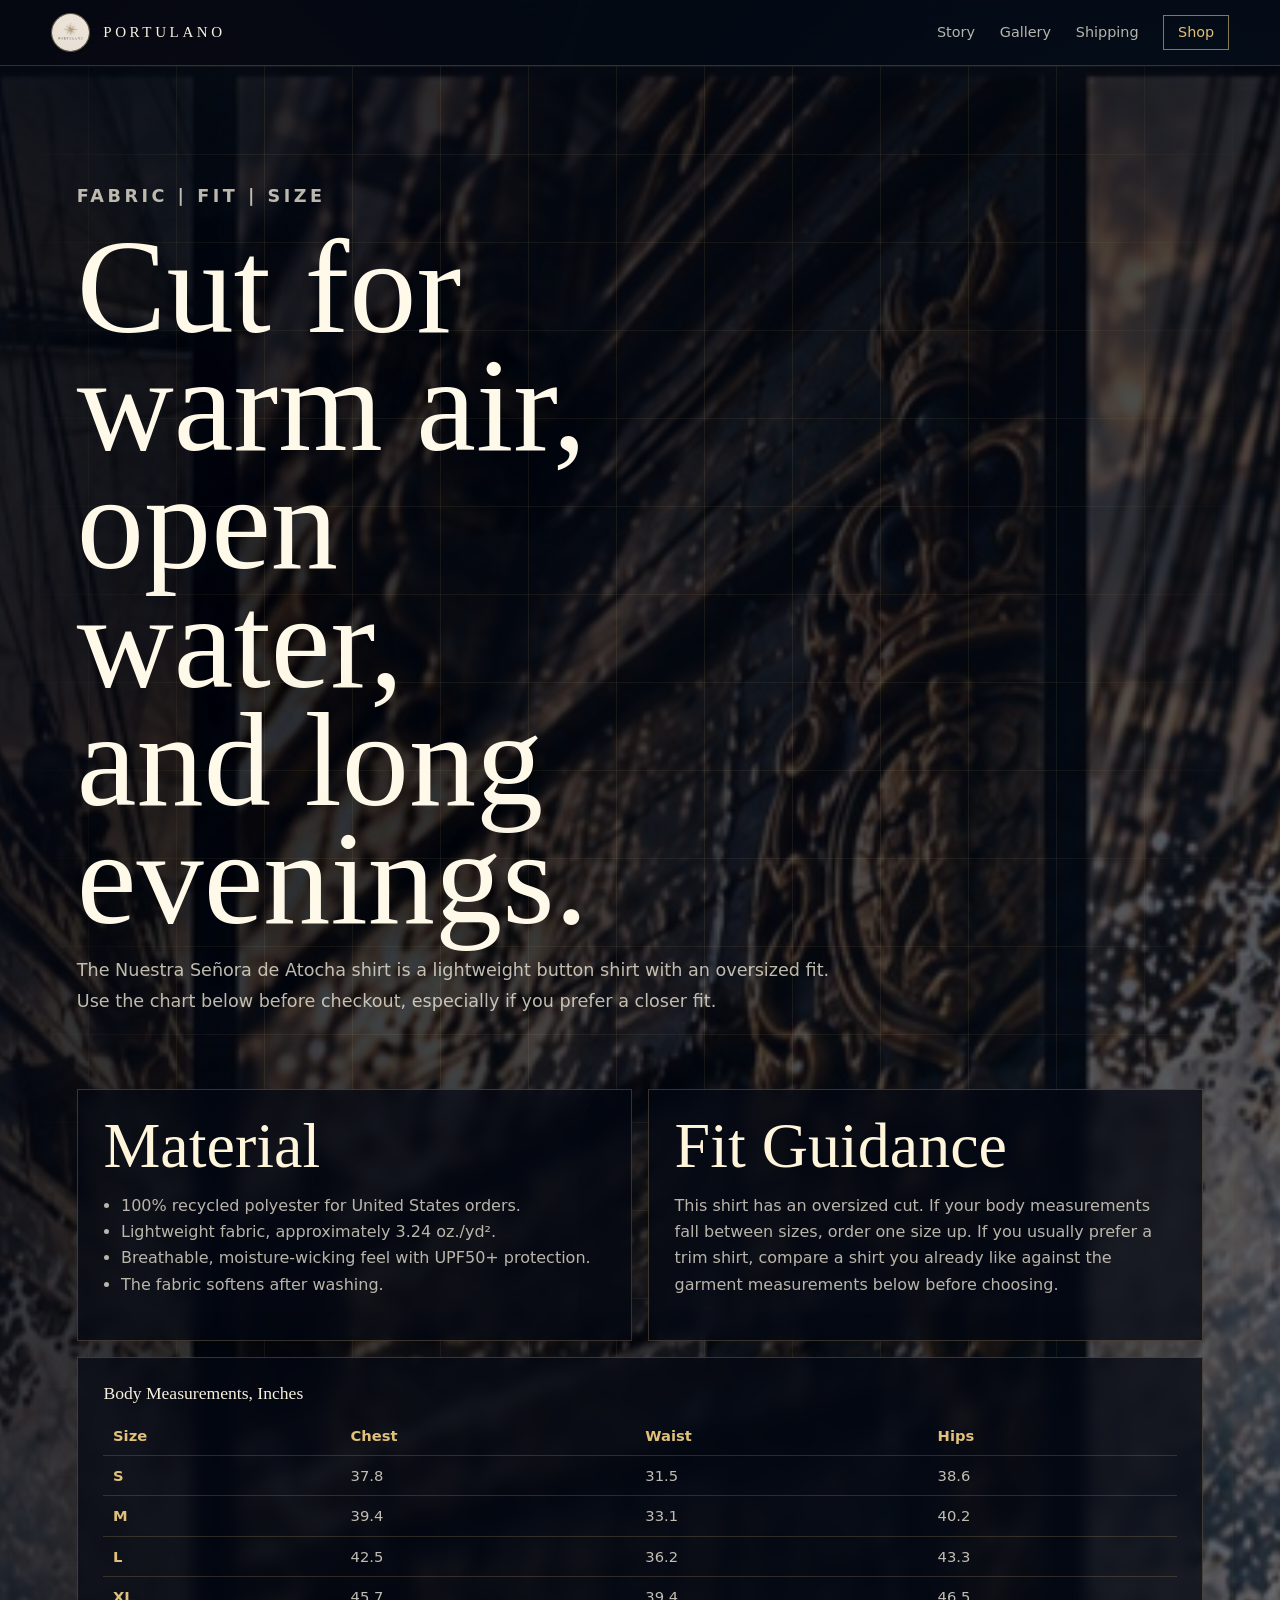
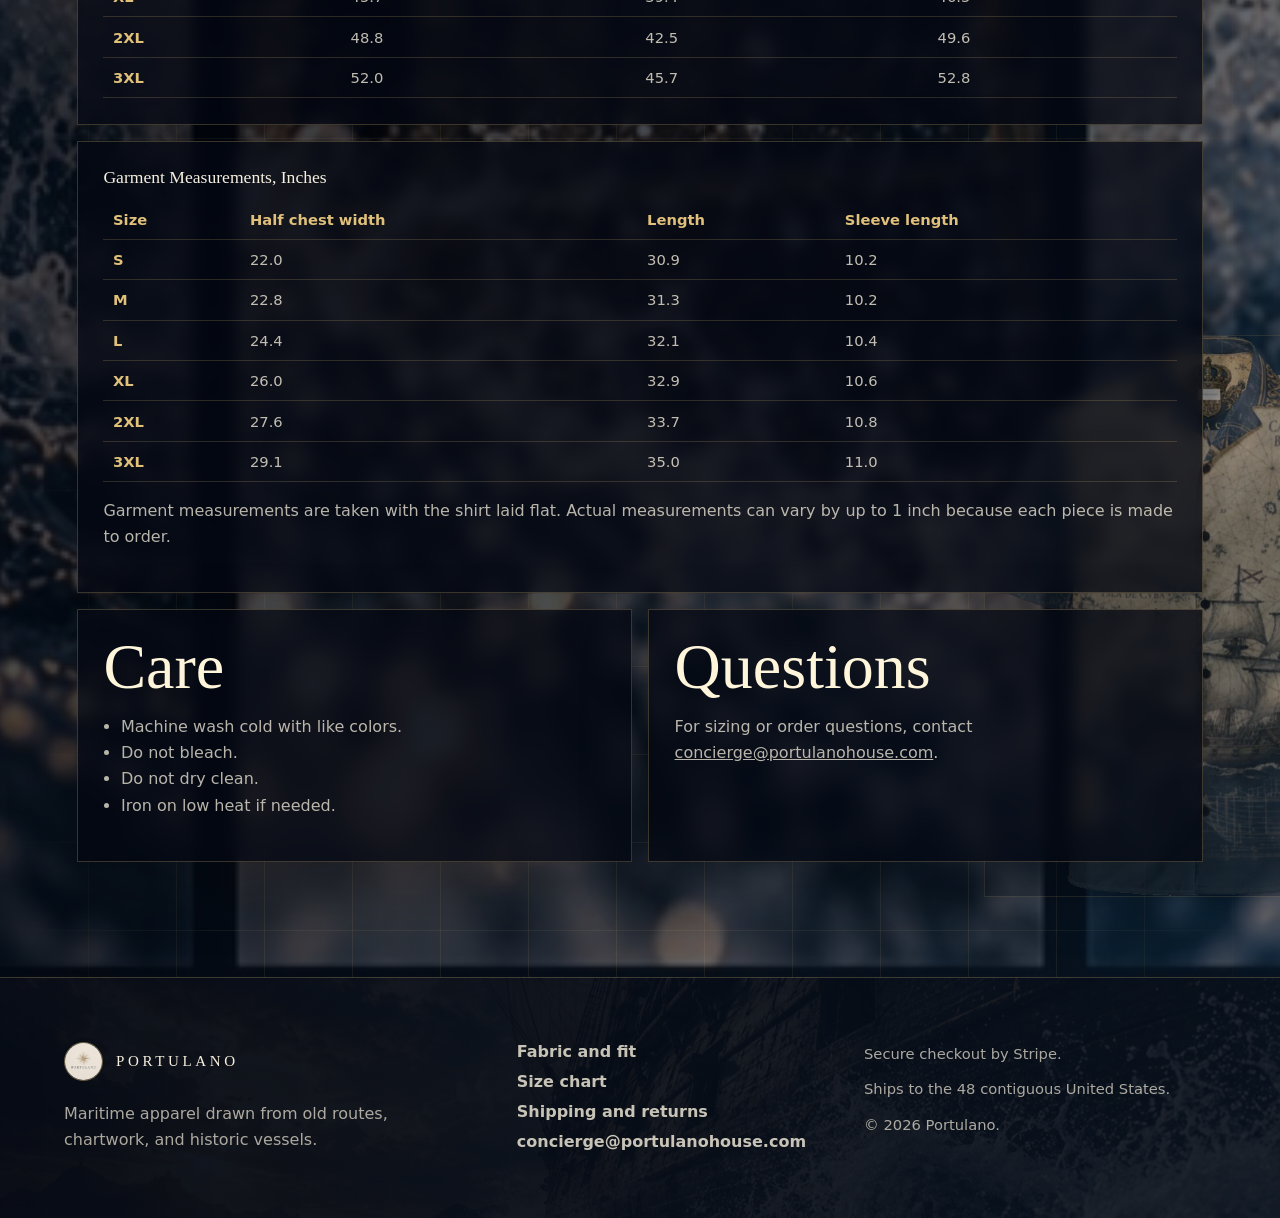
==== commit 316e3dbf: "feat: add Atocha provenance story" ====
--- a/details.html
+++ b/details.html
@@ -120,7 +120,7 @@
           <h2>Questions</h2>
           <p>
             For sizing or order questions, contact
-            <a href="mailto:support01@portulanohouse.com">support01@portulanohouse.com</a>.
+            <a href="mailto:concierge@portulanohouse.com">concierge@portulanohouse.com</a>.
           </p>
         </div>
       </section>
@@ -137,7 +137,7 @@
         <a href="./details.html">Fabric and fit</a>
         <a href="./details.html">Size chart</a>
         <a href="./shipping-returns.html">Shipping and returns</a>
-        <a href="mailto:support01@portulanohouse.com">support01@portulanohouse.com</a>
+        <a href="mailto:concierge@portulanohouse.com">concierge@portulanohouse.com</a>
       </nav>
       <div class="footer-note">
         <span>Secure checkout by Stripe.</span>
--- a/styles.css
+++ b/styles.css
@@ -258,6 +258,7 @@
 }
 
 .story-section,
+.ship-history-section,
 .artifact-section,
 .cinema-section,
 .craft-section,
@@ -409,6 +410,45 @@
 
 .story-copy p {
   margin: 0 0 1.2rem;
+}
+
+.ship-history-section {
+  position: relative;
+  overflow: hidden;
+  background:
+    linear-gradient(90deg, rgba(3, 8, 18, 0.94), rgba(3, 8, 18, 0.68) 54%, rgba(12, 32, 52, 0.34)),
+    url("./assets/sail-panel-collage.jpg") center / cover;
+}
+
+.ship-history-section::after {
+  position: absolute;
+  right: clamp(1rem, 5vw, 4rem);
+  bottom: clamp(1rem, 5vw, 4rem);
+  width: min(32vw, 22rem);
+  aspect-ratio: 1;
+  border: 1px solid rgba(224, 192, 122, 0.2);
+  background:
+    linear-gradient(rgba(3, 8, 18, 0.12), rgba(3, 8, 18, 0.32)),
+    url("./assets/portulano-compass.jpg") center / cover;
+  box-shadow: var(--shadow-heavy);
+  content: "";
+  opacity: 0.28;
+}
+
+.ship-history-copy {
+  position: relative;
+  z-index: 1;
+  max-width: 56rem;
+  padding: clamp(1rem, 2.5vw, 2rem);
+  border-left: 1px solid rgba(224, 192, 122, 0.34);
+  background: linear-gradient(90deg, rgba(3, 8, 18, 0.48), rgba(3, 8, 18, 0));
+}
+
+.ship-history-copy p:not(.section-label) {
+  max-width: 49rem;
+  color: rgba(247, 240, 223, 0.78);
+  font-size: 1.08rem;
+  line-height: 1.85;
 }
 
 .craft-section {
